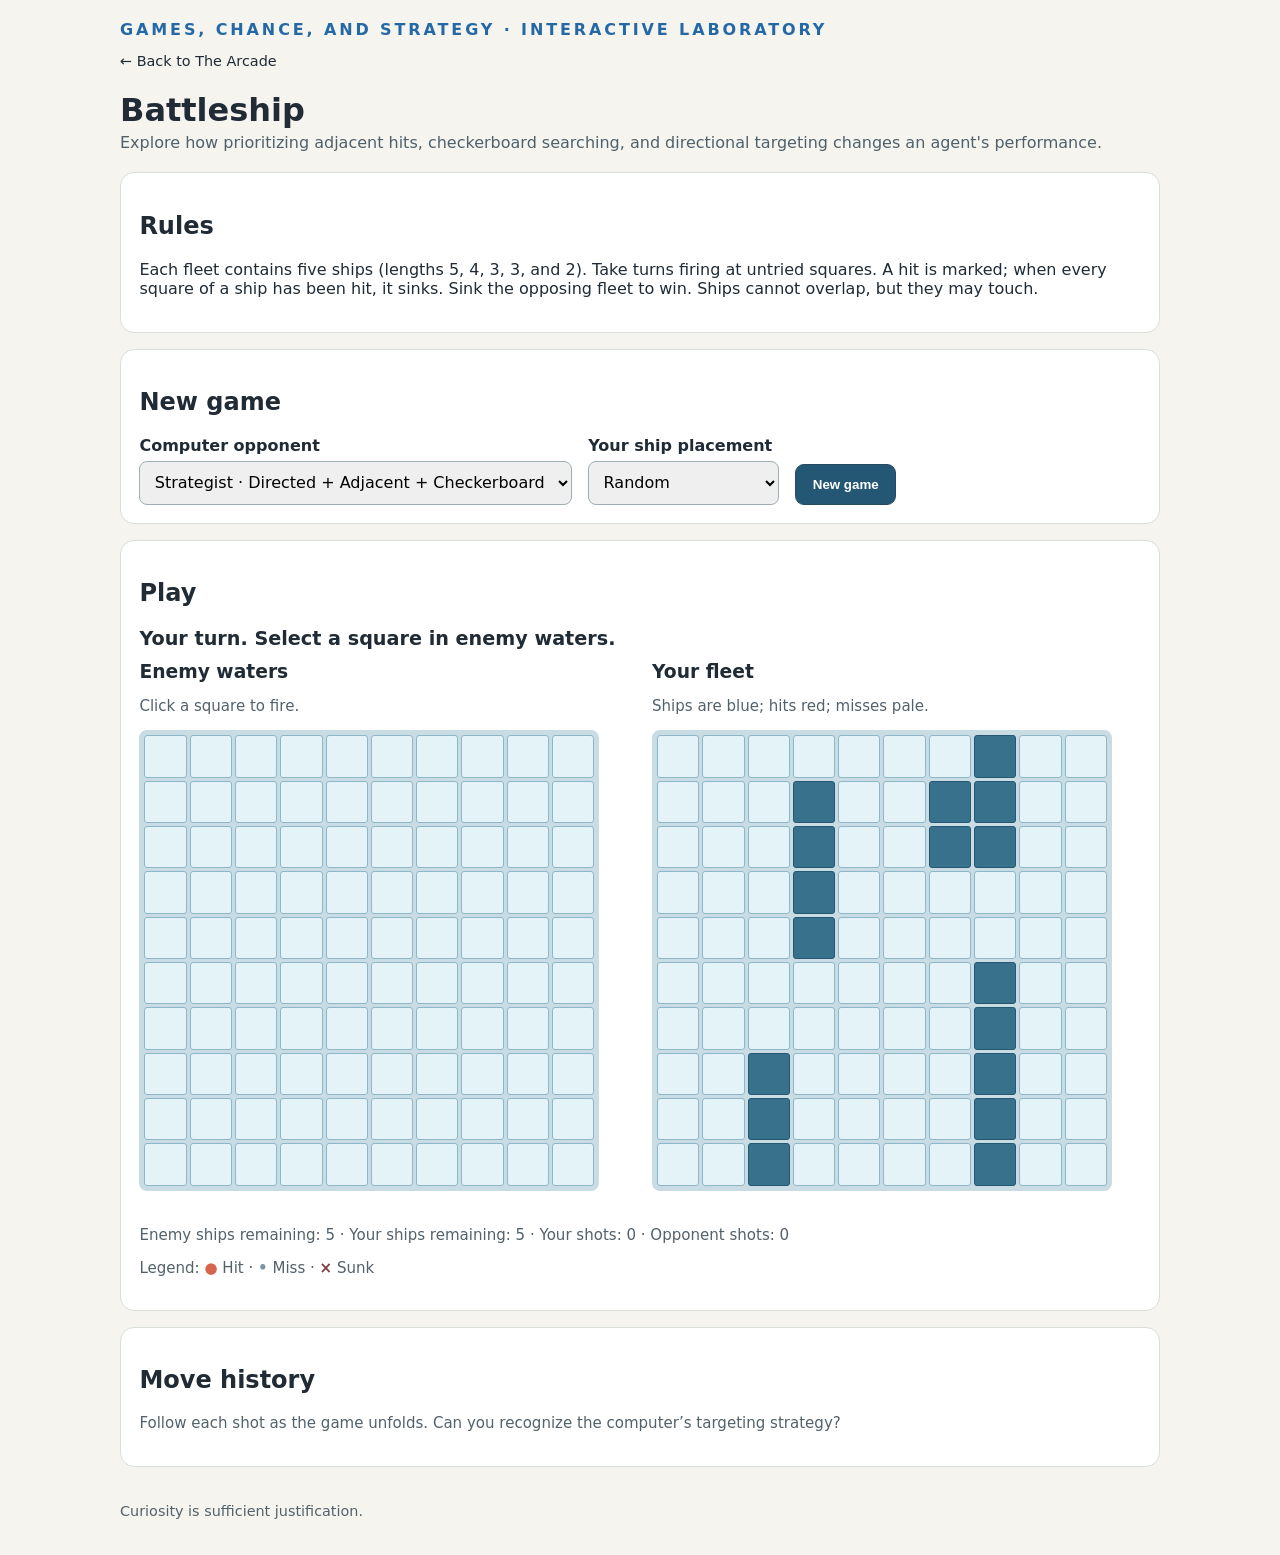
==== battleship.html @ f36d8ff4 "Added Battleship" ====
<!doctype html>
<html lang="en"><head><meta charset="utf-8"><meta name="viewport" content="width=device-width, initial-scale=1"><title>Battleship | Games, Chance, and Strategy</title><link rel="icon" href="favicon.ico"><link rel="stylesheet" href="css/arcade.css"><link rel="stylesheet" href="css/pages/battleship.css"></head>
<body><main><header><div class="eyebrow">Games, Chance, and Strategy · Interactive Laboratory</div><nav><a href="index.html">← Back to The Arcade</a></nav><h1>Battleship</h1><p class="subtitle">Explore how prioritizing adjacent hits, checkerboard searching, and directional targeting changes an agent's performance.</p></header>
<section class="panel"><h2>Rules</h2><p>Each fleet contains five ships (lengths 5, 4, 3, 3, and 2). Take turns firing at untried squares. A hit is marked; when every square of a ship has been hit, it sinks. Sink the opposing fleet to win. Ships cannot overlap, but they may touch.</p></section>
<section class="panel"><h2>New game</h2><div class="settings"><div><label for="level">Computer opponent</label><select id="level"><option value="naive">Naive · Random</option><option value="adjacent">Enthusiast · Adjacent</option><option value="checkerboard">Enthusiast · Adjacent + Checkerboard</option><option value="strategist" selected>Strategist · Directed + Adjacent + Checkerboard</option></select></div><div><label for="placement">Your ship placement</label><select id="placement"><option value="random">Random</option><option value="manual">Place ships myself</option></select></div><button id="restart" type="button">New game</button></div></section>
<section class="panel" id="setup-panel" hidden><h2>Place your fleet</h2><p class="note" id="placement-instructions"></p><div class="settings"><div><label for="orientation">Orientation</label><select id="orientation"><option value="horizontal">Horizontal →</option><option value="vertical">Vertical ↓</option></select></div><button id="randomize" type="button">Place randomly instead</button><button id="clear" type="button">Start placement over</button></div><div id="placement-board" class="board" aria-label="Ship placement grid"></div><button id="begin" type="button" disabled>Begin battle</button></section>
<section class="panel" id="play-panel" hidden><h2>Play</h2><p id="status" class="status" role="status" aria-live="polite"></p><div class="boards"><div><h3>Enemy waters</h3><p class="note">Click a square to fire.</p><div id="target-board" class="board" aria-label="Enemy waters"></div></div><div><h3>Your fleet</h3><p class="note">Ships are blue; hits red; misses pale.</p><div id="own-board" class="board" aria-label="Your fleet"></div></div></div><p id="fleet-status" class="note"></p><p class="note">Legend: <span class="legend hit">●</span> Hit · <span class="legend miss">•</span> Miss · <span class="legend sunk">×</span> Sunk</p></section><section class="panel" aria-labelledby="history-heading"><h2 id="history-heading">Move history</h2><ol class="history" id="history" aria-live="polite"></ol><p class="note">Follow each shot as the game unfolds. Can you recognize the computer’s targeting strategy?</p></section><footer>Curiosity is sufficient justification.</footer></main>
<script src="js/battleship-engine.js"></script><script src="js/battleship-page.js"></script></body></html>
---- css/arcade.css ----
/*
 * THE ARCADE — SHARED PRESENTATION
 * --------------------------------
 * Edit this file to change common interface elements across the site.
 * Each page also loads css/pages/<page>.css for its own visual details.
 * CSS custom properties below are defaults; individual games may override them.
 * No build step is required. All URLs are relative to the HTML files at the root.
 */

:root {
    --arcade-font: system-ui, -apple-system, BlinkMacSystemFont, "Segoe UI", sans-serif;
    --arcade-ink: #202b35;
    --arcade-paper: #f5f4ef;
    --arcade-accent: #245773;
    --arcade-focus: #d59b27;
    --arcade-panel-radius: 14px;
}

/* Global box sizing is shared by every page. */
* {
    box-sizing: border-box;
}

/* Shared rules extracted from three or more original pages. */

body {
    margin: 0;
    padding: 1.25rem;
}

footer {
    margin: 2.25rem 0 1rem;
    color: #53616b;
    font-size: .9rem;
}

nav {
    margin-top: 12px;
    margin-bottom: 1rem;
}

.subtitle {
    margin: 0 0 1.25rem;
    color: #50606b;
}

.panel {
    background: white;
    border: 1px solid #d9deda;
    border-radius: 14px;
    padding: 1.15rem;
    margin: 1rem 0;
}

.settings {
    display: flex;
    flex-wrap: wrap;
    align-items: end;
    gap: 1rem;
}

label {
    display: block;
    font-weight: 650;
    margin-bottom: .35rem;
}

button {
    padding: .75rem 1.05rem;
    border-radius: 9px;
    border: 1px solid #254c64;
    background: #245773;
    color: white;
    font-weight: 650;
    cursor: pointer;
}

button:hover:not(:disabled) {
    background: #173f55;
}

button:disabled {
    opacity: .48;
    cursor: not-allowed;
}

.status {
    font-size: 1.2rem;
    font-weight: 700;
    margin: .2rem 0 .5rem;
}

.history li {
    margin: .35rem 0;
}

.note {
    color: #53616b;
    font-size: .94rem;
}

.eyebrow {
    font-size: 1rem;
    letter-spacing: .18em;
    text-transform: uppercase;
    font-weight: 800;
    color: #2468a6;
}

nav a {
    color: inherit;
    font-size: .9rem;
    text-decoration: none;
}
---- css/pages/battleship.css ----
:root{color-scheme:light;font-family:var(--arcade-font);background:var(--arcade-paper);color:var(--arcade-ink)}main{max-width:1040px;margin:auto}h1{margin-bottom:.25rem}h3{margin:.2rem 0}.settings select{font:inherit;padding:.65rem;border:1px solid #9faeb5;border-radius:8px;max-width:100%}.boards{display:grid;grid-template-columns:repeat(2,minmax(0,1fr));gap:1.5rem}.board{display:grid;grid-template-columns:repeat(10,minmax(0,1fr));gap:3px;background:#c9dce3;border:5px solid #c9dce3;border-radius:8px;max-width:460px;margin:.75rem 0 1.25rem;aspect-ratio:1}.cell{min-width:0;padding:0;border:1px solid #8db7c9;border-radius:3px;background:#e4f3f8;color:#16384a;display:flex;align-items:center;justify-content:center;font-size:clamp(.65rem,2vw,1.1rem);font-weight:800;aspect-ratio:1;line-height:1;cursor:default}.cell.ship{background:#37718c;border-color:#245773;color:#fff}.cell.hit{background:#d7654b;color:white}.cell.miss{background:#bcd5df;color:#476575}.cell.sunk{background:#803e42;color:#fff}.cell.preview{background:#8bc5a7;border-color:#2c8159}.cell.invalid{background:#e6a59a;border-color:#b43c35}.cell.target:not(:disabled),.cell.placeable{cursor:pointer}.cell.target:not(:disabled):hover,.cell.placeable:hover{outline:3px solid #d59b27;outline-offset:-3px;background:#fff2bf}.cell:focus-visible{outline:3px solid #d59b27;outline-offset:-3px}.cell:disabled{opacity:1}.legend{font-weight:900}.legend.hit{color:#d7654b}.legend.miss{color:#7896a5}.legend.sunk{color:#803e42}#setup-panel[hidden],#play-panel[hidden]{display:none}@media(max-width:690px){.boards{grid-template-columns:1fr}.board{max-width:450px}.panel{padding:.9rem}.cell{font-size:clamp(.65rem,3vw,1.1rem)}}
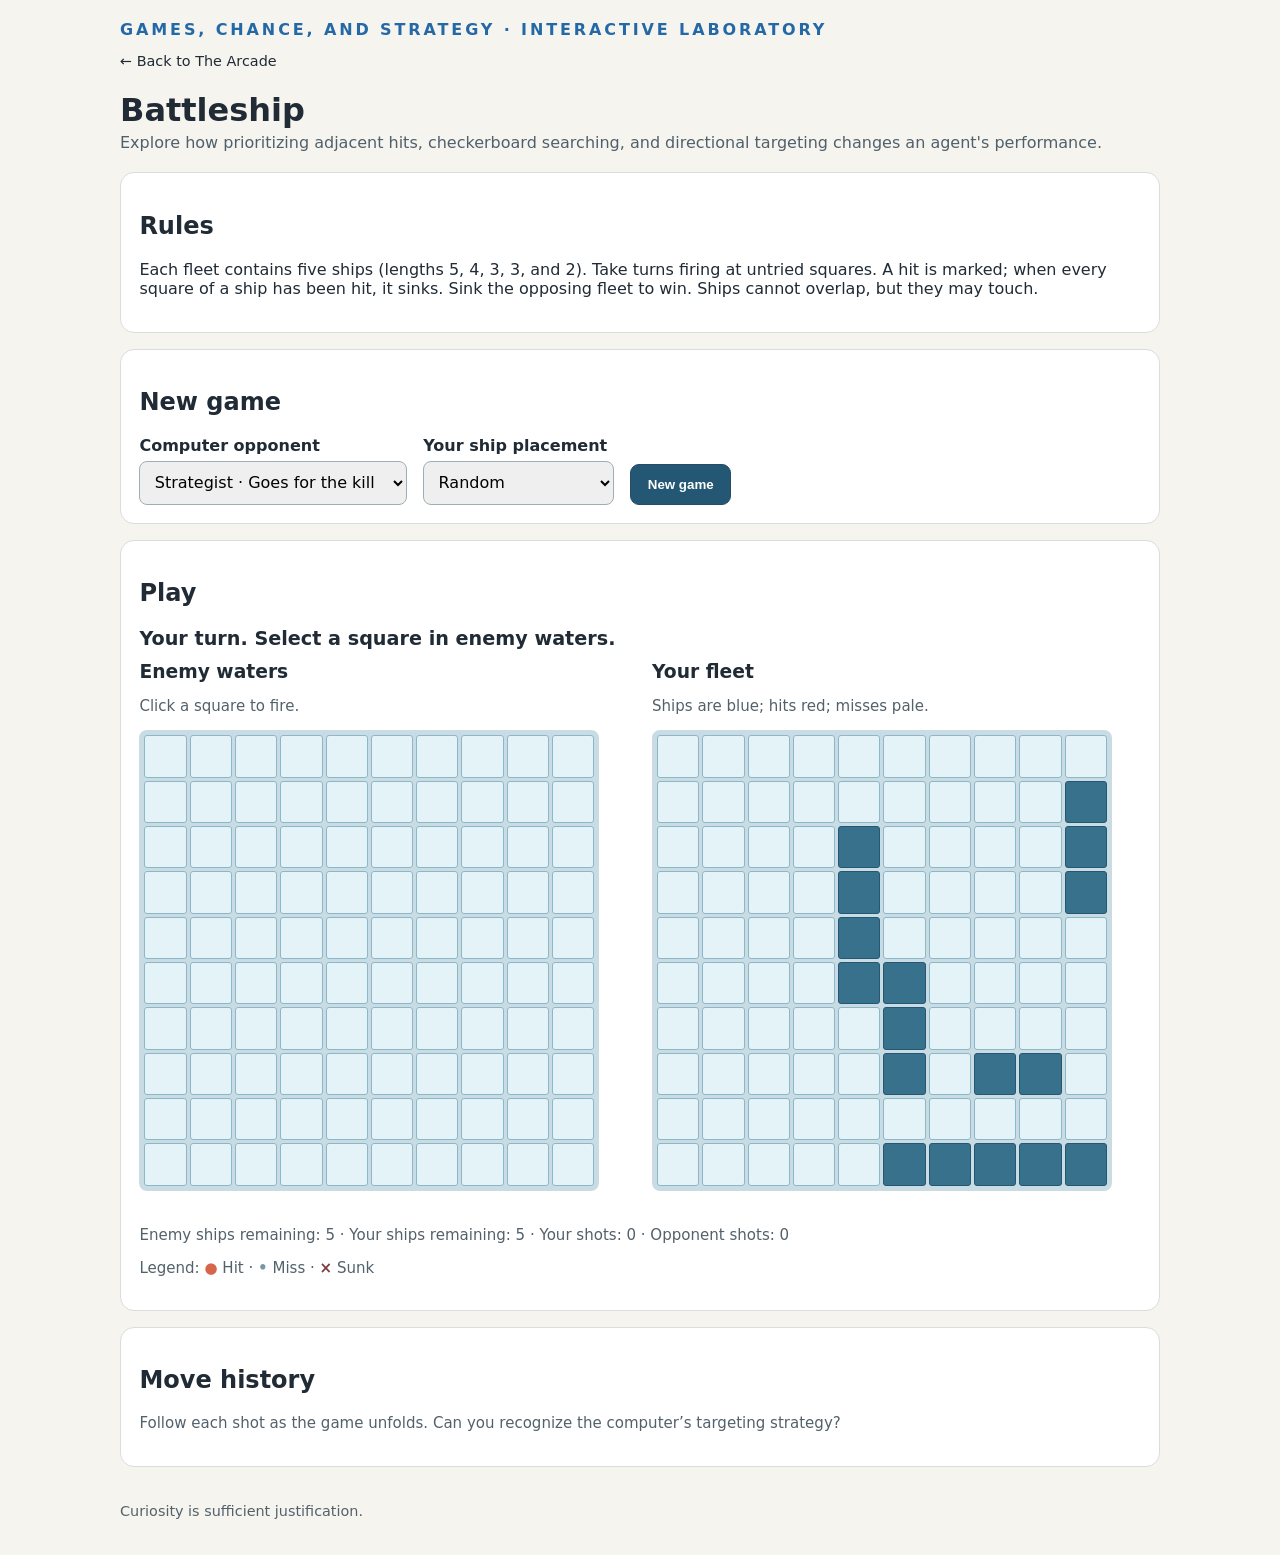
==== commit 574127d3: "Updated Battleship agent names" ====
--- a/battleship.html
+++ b/battleship.html
@@ -2,7 +2,7 @@
 <html lang="en"><head><meta charset="utf-8"><meta name="viewport" content="width=device-width, initial-scale=1"><title>Battleship | Games, Chance, and Strategy</title><link rel="icon" href="favicon.ico"><link rel="stylesheet" href="css/arcade.css"><link rel="stylesheet" href="css/pages/battleship.css"></head>
 <body><main><header><div class="eyebrow">Games, Chance, and Strategy · Interactive Laboratory</div><nav><a href="index.html">← Back to The Arcade</a></nav><h1>Battleship</h1><p class="subtitle">Explore how prioritizing adjacent hits, checkerboard searching, and directional targeting changes an agent's performance.</p></header>
 <section class="panel"><h2>Rules</h2><p>Each fleet contains five ships (lengths 5, 4, 3, 3, and 2). Take turns firing at untried squares. A hit is marked; when every square of a ship has been hit, it sinks. Sink the opposing fleet to win. Ships cannot overlap, but they may touch.</p></section>
-<section class="panel"><h2>New game</h2><div class="settings"><div><label for="level">Computer opponent</label><select id="level"><option value="naive">Naive · Random</option><option value="adjacent">Enthusiast · Adjacent</option><option value="checkerboard">Enthusiast · Adjacent + Checkerboard</option><option value="strategist" selected>Strategist · Directed + Adjacent + Checkerboard</option></select></div><div><label for="placement">Your ship placement</label><select id="placement"><option value="random">Random</option><option value="manual">Place ships myself</option></select></div><button id="restart" type="button">New game</button></div></section>
+<section class="panel"><h2>New game</h2><div class="settings"><div><label for="level">Computer opponent</label><select id="level"><option value="naive">Naive · Random</option><option value="adjacent">Enthusiast · Hit Aware</option><option value="checkerboard">Enthusiast · Smarter Search</option><option value="strategist" selected>Strategist · Goes for the kill</option></select></div><div><label for="placement">Your ship placement</label><select id="placement"><option value="random">Random</option><option value="manual">Place ships myself</option></select></div><button id="restart" type="button">New game</button></div></section>
 <section class="panel" id="setup-panel" hidden><h2>Place your fleet</h2><p class="note" id="placement-instructions"></p><div class="settings"><div><label for="orientation">Orientation</label><select id="orientation"><option value="horizontal">Horizontal →</option><option value="vertical">Vertical ↓</option></select></div><button id="randomize" type="button">Place randomly instead</button><button id="clear" type="button">Start placement over</button></div><div id="placement-board" class="board" aria-label="Ship placement grid"></div><button id="begin" type="button" disabled>Begin battle</button></section>
 <section class="panel" id="play-panel" hidden><h2>Play</h2><p id="status" class="status" role="status" aria-live="polite"></p><div class="boards"><div><h3>Enemy waters</h3><p class="note">Click a square to fire.</p><div id="target-board" class="board" aria-label="Enemy waters"></div></div><div><h3>Your fleet</h3><p class="note">Ships are blue; hits red; misses pale.</p><div id="own-board" class="board" aria-label="Your fleet"></div></div></div><p id="fleet-status" class="note"></p><p class="note">Legend: <span class="legend hit">●</span> Hit · <span class="legend miss">•</span> Miss · <span class="legend sunk">×</span> Sunk</p></section><section class="panel" aria-labelledby="history-heading"><h2 id="history-heading">Move history</h2><ol class="history" id="history" aria-live="polite"></ol><p class="note">Follow each shot as the game unfolds. Can you recognize the computer’s targeting strategy?</p></section><footer>Curiosity is sufficient justification.</footer></main>
 <script src="js/battleship-engine.js"></script><script src="js/battleship-page.js"></script></body></html>
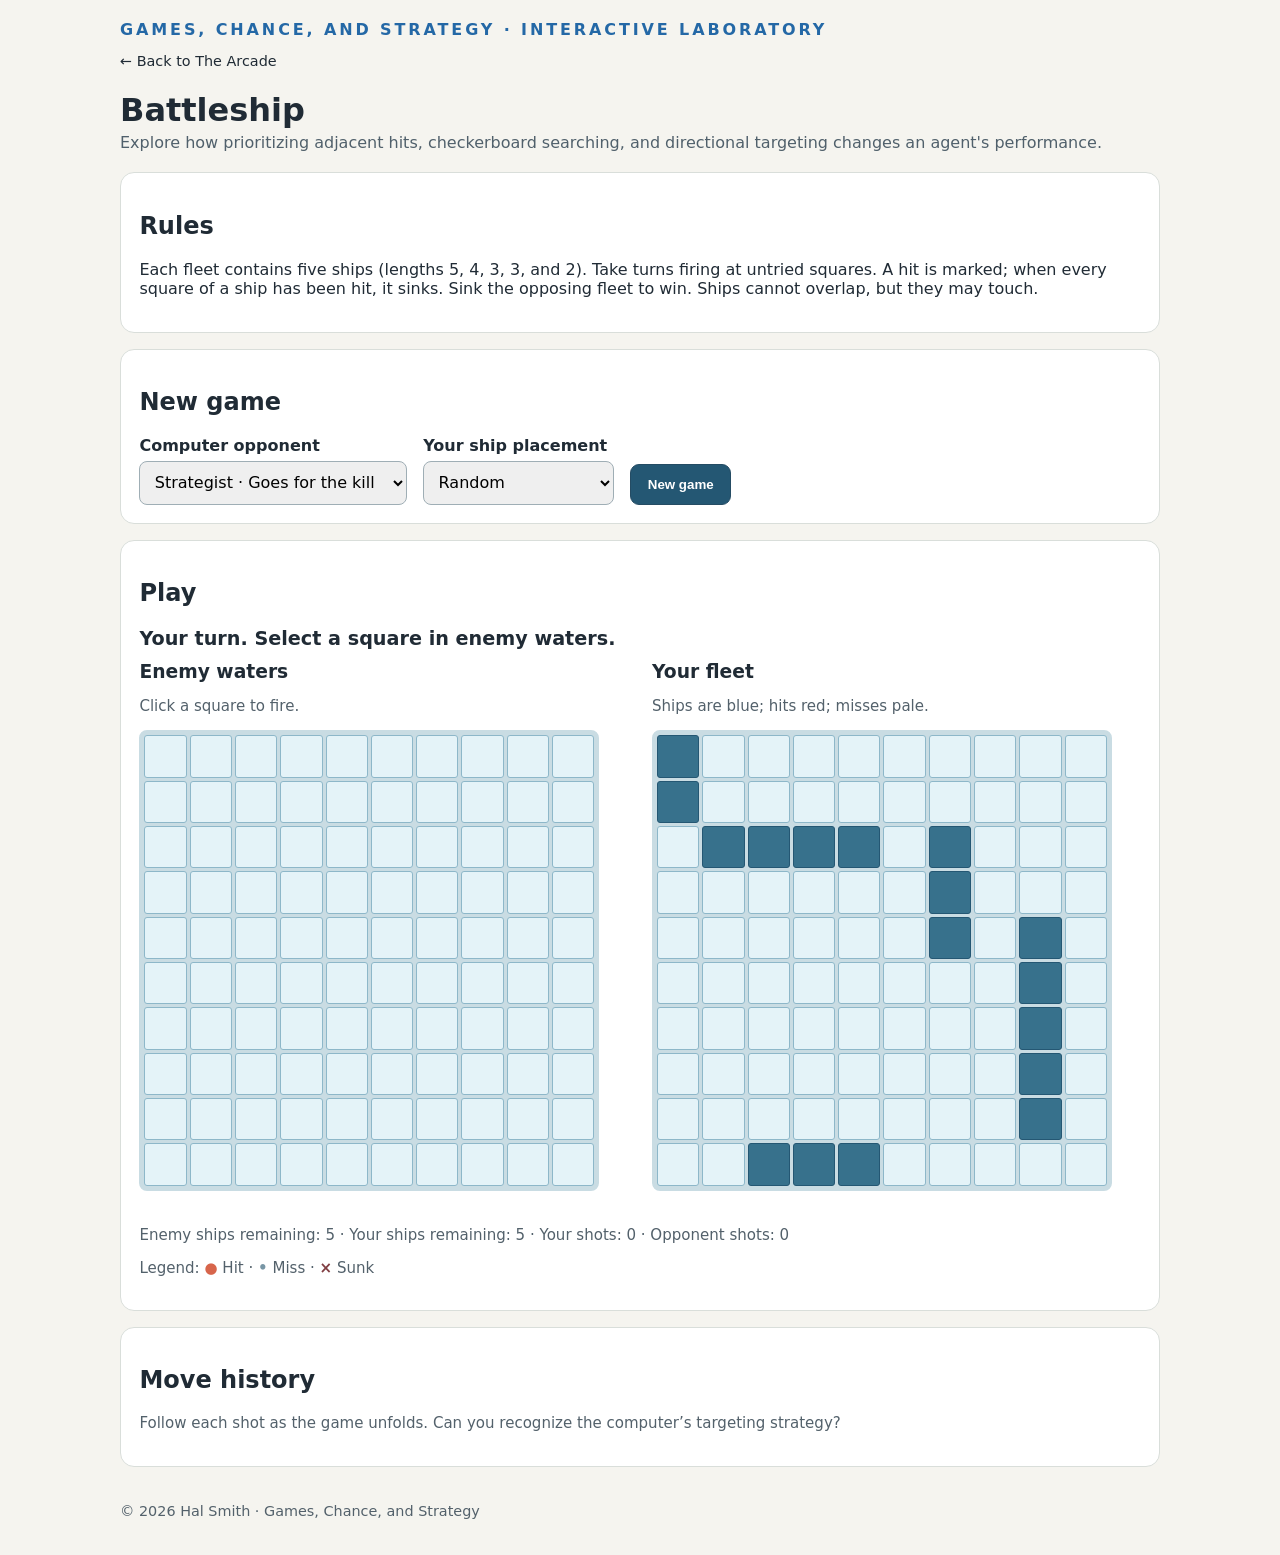
==== commit 56927b47: "Fixed footer" ====
--- a/battleship.html
+++ b/battleship.html
@@ -4,5 +4,5 @@
 <section class="panel"><h2>Rules</h2><p>Each fleet contains five ships (lengths 5, 4, 3, 3, and 2). Take turns firing at untried squares. A hit is marked; when every square of a ship has been hit, it sinks. Sink the opposing fleet to win. Ships cannot overlap, but they may touch.</p></section>
 <section class="panel"><h2>New game</h2><div class="settings"><div><label for="level">Computer opponent</label><select id="level"><option value="naive">Naive · Random</option><option value="adjacent">Enthusiast · Hit Aware</option><option value="checkerboard">Enthusiast · Smarter Search</option><option value="strategist" selected>Strategist · Goes for the kill</option></select></div><div><label for="placement">Your ship placement</label><select id="placement"><option value="random">Random</option><option value="manual">Place ships myself</option></select></div><button id="restart" type="button">New game</button></div></section>
 <section class="panel" id="setup-panel" hidden><h2>Place your fleet</h2><p class="note" id="placement-instructions"></p><div class="settings"><div><label for="orientation">Orientation</label><select id="orientation"><option value="horizontal">Horizontal →</option><option value="vertical">Vertical ↓</option></select></div><button id="randomize" type="button">Place randomly instead</button><button id="clear" type="button">Start placement over</button></div><div id="placement-board" class="board" aria-label="Ship placement grid"></div><button id="begin" type="button" disabled>Begin battle</button></section>
-<section class="panel" id="play-panel" hidden><h2>Play</h2><p id="status" class="status" role="status" aria-live="polite"></p><div class="boards"><div><h3>Enemy waters</h3><p class="note">Click a square to fire.</p><div id="target-board" class="board" aria-label="Enemy waters"></div></div><div><h3>Your fleet</h3><p class="note">Ships are blue; hits red; misses pale.</p><div id="own-board" class="board" aria-label="Your fleet"></div></div></div><p id="fleet-status" class="note"></p><p class="note">Legend: <span class="legend hit">●</span> Hit · <span class="legend miss">•</span> Miss · <span class="legend sunk">×</span> Sunk</p></section><section class="panel" aria-labelledby="history-heading"><h2 id="history-heading">Move history</h2><ol class="history" id="history" aria-live="polite"></ol><p class="note">Follow each shot as the game unfolds. Can you recognize the computer’s targeting strategy?</p></section><footer>Curiosity is sufficient justification.</footer></main>
+<section class="panel" id="play-panel" hidden><h2>Play</h2><p id="status" class="status" role="status" aria-live="polite"></p><div class="boards"><div><h3>Enemy waters</h3><p class="note">Click a square to fire.</p><div id="target-board" class="board" aria-label="Enemy waters"></div></div><div><h3>Your fleet</h3><p class="note">Ships are blue; hits red; misses pale.</p><div id="own-board" class="board" aria-label="Your fleet"></div></div></div><p id="fleet-status" class="note"></p><p class="note">Legend: <span class="legend hit">●</span> Hit · <span class="legend miss">•</span> Miss · <span class="legend sunk">×</span> Sunk</p></section><section class="panel" aria-labelledby="history-heading"><h2 id="history-heading">Move history</h2><ol class="history" id="history" aria-live="polite"></ol><p class="note">Follow each shot as the game unfolds. Can you recognize the computer’s targeting strategy?</p></section><footer>&copy; 2026 Hal Smith · Games, Chance, and Strategy</footer></main>
 <script src="js/battleship-engine.js"></script><script src="js/battleship-page.js"></script></body></html>
